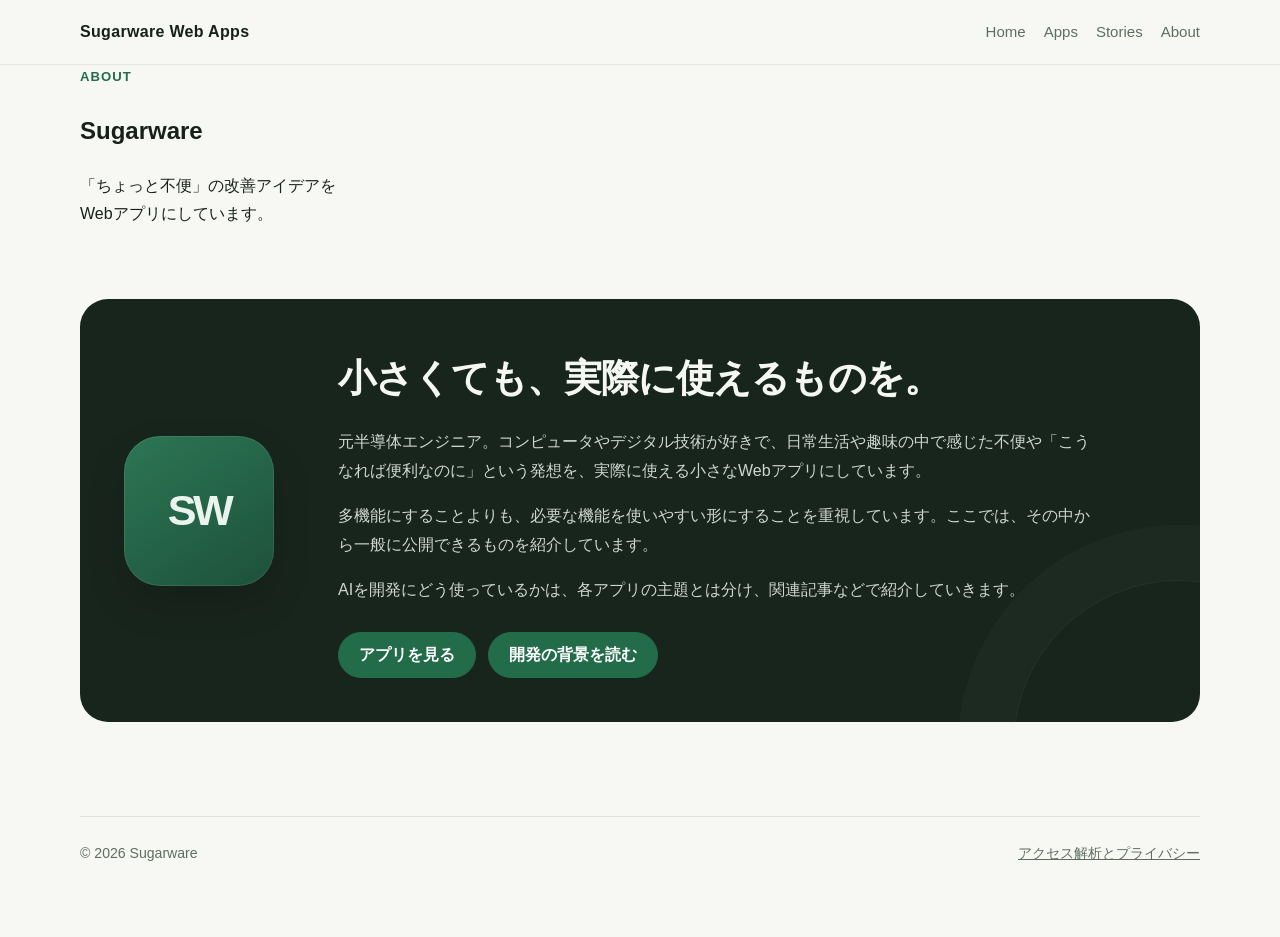
==== about.html @ a37cc386 "Add files via upload" ====
<!doctype html><html lang="ja"><head><meta charset="utf-8"><meta name="viewport" content="width=device-width,initial-scale=1"><title>About｜Sugarware Web Apps</title><meta name="description" content="SugarwareとWebアプリ開発について。"><link rel="stylesheet" href="css/style.css"><script src="js/common.js" defer></script><script src="js/analytics.js" defer></script></head><body><header class="site-header"><div class="wrap nav"><a class="brand" href="index.html">Sugarware Web Apps</a><nav class="navlinks"><a href="index.html">Home</a><a href="apps.html">Apps</a><a href="stories.html">Stories</a><a href="about.html">About</a></nav></div></header>
<main><section class="page-hero"><div class="wrap"><div class="eyebrow">About</div><h1>Sugarware</h1><p class="about-lead">「ちょっと不便」の改善アイデアを<br>Webアプリにしています。</p></div></section>
<section class="section compact-section"><div class="wrap"><div class="aboutbox"><div class="about-accent" aria-hidden="true">SW</div><div class="about-content"><h2>小さくても、実際に使えるものを。</h2><p>元半導体エンジニア。コンピュータやデジタル技術が好きで、日常生活や趣味の中で感じた不便や「こうなれば便利なのに」という発想を、実際に使える小さなWebアプリにしています。</p><p>多機能にすることよりも、必要な機能を使いやすい形にすることを重視しています。ここでは、その中から一般に公開できるものを紹介しています。</p><p>AIを開発にどう使っているかは、各アプリの主題とは分け、関連記事などで紹介していきます。</p><div class="actions"><a class="btn light" href="apps.html">アプリを見る</a><a class="btn ghost-light" href="stories.html">開発の背景を読む</a></div></div></div></div></section></main><footer class="footer"><div class="wrap footer-row"><span>© <span data-year></span> Sugarware</span><span><a href="privacy.html">アクセス解析とプライバシー</a></span></div></footer></body></html>
---- css/style.css ----
:root{--bg:#f7f8f4;--surface:#fff;--text:#172019;--muted:#5f6d62;--line:#dce3dc;--accent:#226c4a;--accent2:#e7f1ea;--shadow:0 10px 30px rgba(23,32,25,.07);--radius:22px;--max:1120px}*{box-sizing:border-box}html{scroll-behavior:smooth}body{margin:0;font-family:-apple-system,BlinkMacSystemFont,"Segoe UI","Hiragino Sans","Yu Gothic UI","Yu Gothic",Meiryo,sans-serif;background:var(--bg);color:var(--text);line-height:1.8}a{color:inherit}img{max-width:100%}.wrap{width:min(var(--max),calc(100% - 36px));margin:auto}.site-header{position:sticky;top:0;z-index:20;background:rgba(247,248,244,.9);backdrop-filter:blur(14px);border-bottom:1px solid rgba(220,227,220,.8)}.nav{min-height:64px;display:flex;align-items:center;justify-content:space-between;gap:20px}.brand{text-decoration:none;font-weight:800;letter-spacing:.02em}.navlinks{display:flex;gap:18px;align-items:center}.navlinks a{text-decoration:none;color:var(--muted);font-size:.94rem}.hero{padding:88px 0 58px}.eyebrow{font-weight:700;color:var(--accent);letter-spacing:.08em;font-size:.82rem;text-transform:uppercase}.hero h1{font-size:clamp(2.35rem,6vw,5rem);line-height:1.08;letter-spacing:-.045em;margin:.15em 0 .28em;max-width:900px}.lead{font-size:clamp(1.06rem,2vw,1.3rem);color:var(--muted);max-width:760px}.hero-actions,.actions{display:flex;gap:12px;flex-wrap:wrap;margin-top:28px}.btn{display:inline-flex;align-items:center;justify-content:center;min-height:46px;padding:0 20px;border-radius:999px;background:var(--accent);color:#fff;text-decoration:none;font-weight:700;border:1px solid var(--accent)}.btn.secondary{background:transparent;color:var(--accent)}.section{padding:54px 0}.section h2{font-size:clamp(1.7rem,3vw,2.5rem);letter-spacing:-.025em;margin:0 0 10px}.section-intro{color:var(--muted);max-width:760px;margin:0 0 28px}.grid{display:grid;grid-template-columns:repeat(2,minmax(0,1fr));gap:20px}.card{background:var(--surface);border:1px solid var(--line);border-radius:var(--radius);padding:28px;box-shadow:var(--shadow);text-decoration:none;display:block;transition:.18s transform,.18s box-shadow}.card:hover{transform:translateY(-3px);box-shadow:0 14px 34px rgba(23,32,25,.11)}.card .kicker{font-size:.8rem;font-weight:700;color:var(--accent);letter-spacing:.06em}.card h3{font-size:1.5rem;margin:.25em 0 .25em;line-height:1.25}.card p{color:var(--muted);margin:.4em 0}.tags{display:flex;gap:7px;flex-wrap:wrap;margin-top:18px}.tag{background:var(--accent2);color:#285b42;border-radius:999px;padding:4px 10px;font-size:.78rem}.relation{display:grid;grid-template-columns:1fr auto 1fr;align-items:center;gap:14px;background:var(--surface);border:1px solid var(--line);border-radius:var(--radius);padding:24px;margin:14px 0}.relation .arrow{color:var(--accent);font-size:1.6rem}.relation strong{display:block;font-size:1.1rem}.relation span{color:var(--muted);font-size:.92rem}.articles{display:grid;grid-template-columns:repeat(2,minmax(0,1fr));gap:16px}.article{background:var(--surface);border:1px solid var(--line);border-radius:18px;padding:22px;text-decoration:none}.article small{color:var(--accent);font-weight:700}.article h3{margin:.35em 0 .2em;font-size:1.1rem}.article p{color:var(--muted);margin:0;font-size:.93rem}.aboutbox{background:#18251d;color:#f5f7f3;border-radius:28px;padding:36px}.aboutbox p{color:#cdd7cf;max-width:760px}.footer{padding:40px 0 70px;color:var(--muted);font-size:.88rem}.footer-row{display:flex;justify-content:space-between;gap:20px;flex-wrap:wrap;border-top:1px solid var(--line);padding-top:24px}.app-hero{padding:72px 0 34px}.crumbs{font-size:.88rem;color:var(--muted)}.crumbs a{text-decoration:none}.app-hero h1{font-size:clamp(2.3rem,5vw,4.3rem);line-height:1.05;letter-spacing:-.04em;margin:.25em 0}.app-tagline{font-size:clamp(1.2rem,2.3vw,1.6rem);font-weight:700;max-width:780px}.app-summary{color:var(--muted);max-width:780px}.feature-layout{display:grid;grid-template-columns:minmax(0,1.2fr) minmax(260px,.8fr);gap:34px;align-items:start}.prose{background:var(--surface);border:1px solid var(--line);border-radius:var(--radius);padding:32px}.prose h2{font-size:1.55rem;margin:1.5em 0 .4em}.prose h2:first-child{margin-top:0}.prose p{margin:.55em 0}.side{position:sticky;top:88px}.sidebox{background:var(--surface);border:1px solid var(--line);border-radius:var(--radius);padding:24px;margin-bottom:16px}.sidebox h3{margin:0 0 10px}.feature-list{padding-left:1.2em;margin:0}.feature-list li{margin:.35em 0}.note-link{display:block;text-decoration:none;border-top:1px solid var(--line);padding:12px 0}.note-link:first-of-type{border-top:0}.note-link span{display:block;color:var(--muted);font-size:.85rem}.flow{background:var(--accent2);border-radius:18px;padding:20px;margin:20px 0;font-weight:650}.notice{border-left:4px solid var(--accent);padding:10px 16px;background:var(--accent2);border-radius:0 12px 12px 0}.privacy{max-width:820px}.privacy h2{margin-top:2em}.placeholder{color:var(--muted);font-style:italic}.app-mark{width:62px;height:62px;border-radius:17px;display:grid;place-items:center;background:var(--accent2);font-size:30px;margin-bottom:16px}@media(max-width:760px){.navlinks a:not(.keep){display:none}.hero{padding-top:58px}.grid,.articles,.feature-layout{grid-template-columns:1fr}.relation{grid-template-columns:1fr}.relation .arrow{transform:rotate(90deg);justify-self:start}.side{position:static}.prose{padding:24px}.card{padding:23px}.wrap{width:min(var(--max),calc(100% - 24px))}}

/* v0.3 visual refresh — structure and content remain intentionally restrained */
.hero{position:relative;overflow:hidden;background:radial-gradient(circle at 82% 34%,rgba(34,108,74,.11),transparent 29%),linear-gradient(180deg,#f7f8f4 0%,#f2f6f1 100%);border-bottom:1px solid rgba(220,227,220,.65)}
.hero:before{content:"";position:absolute;width:420px;height:420px;border:1px solid rgba(34,108,74,.09);border-radius:50%;right:-145px;top:-180px;box-shadow:0 0 0 70px rgba(34,108,74,.025),0 0 0 140px rgba(34,108,74,.018)}
.hero-layout{display:grid;grid-template-columns:minmax(0,1.45fr) minmax(300px,.75fr);gap:60px;align-items:center;position:relative}
.hero-copy{position:relative;z-index:2}.hero h1 span{color:var(--accent)}
.hero-visual{height:390px;position:relative;isolation:isolate}.hero-visual:before{content:"";position:absolute;inset:36px 20px 26px 28px;border-radius:48% 52% 44% 56%;background:linear-gradient(145deg,#e0eee4,#edf4eb);transform:rotate(-7deg);z-index:-1}
.mini-card{position:absolute;width:220px;background:rgba(255,255,255,.94);border:1px solid rgba(34,108,74,.13);border-radius:20px;padding:16px 17px;box-shadow:0 16px 38px rgba(23,32,25,.10);display:grid;grid-template-columns:44px 1fr;column-gap:10px;align-items:center}.mini-card span{grid-row:1/3;width:44px;height:44px;border-radius:13px;background:var(--accent2);display:grid;place-items:center;font-size:23px}.mini-card b{font-size:.94rem;line-height:1.3}.mini-card small{color:var(--muted);font-size:.72rem;line-height:1.4}.mc1{top:48px;left:8px;transform:rotate(-4deg)}.mc2{top:158px;right:-3px;transform:rotate(3deg)}.mc3{bottom:36px;left:18px;transform:rotate(-1.5deg)}.visual-label{position:absolute;right:18px;top:18px;font-size:.68rem;font-weight:800;letter-spacing:.15em;color:rgba(34,108,74,.55);writing-mode:vertical-rl}
.section{position:relative}.grid{gap:22px}.card{position:relative;overflow:hidden;min-height:270px;padding-top:31px}.card:before{content:"";position:absolute;left:0;top:0;width:100%;height:5px;background:var(--card-accent,var(--accent));opacity:.88}.card:after{content:"↗";position:absolute;right:25px;top:25px;color:var(--card-accent,var(--accent));font-size:1.05rem;opacity:.5;transition:.18s transform,.18s opacity}.card:hover:after{transform:translate(2px,-2px);opacity:1}.card .app-mark{background:color-mix(in srgb,var(--card-accent,var(--accent)) 12%,white);color:var(--card-accent,var(--accent))}.card .kicker{color:var(--card-accent,var(--accent))}.card-coco{--card-accent:#c64c45}.card-otview{--card-accent:#356f9f}.card-stedit{--card-accent:#725ca2}.card-emoji{--card-accent:#c17b19}.card-qr{--card-accent:#477d72}.card-golf{--card-accent:#2f7848}.card-kindle{--card-accent:#66717a}
.story-section{background:#edf3ed;border-top:1px solid rgba(220,227,220,.8);border-bottom:1px solid rgba(220,227,220,.8)}.story-section .relation{box-shadow:0 8px 24px rgba(23,32,25,.035)}.article-section .article{position:relative;transition:.18s transform,.18s box-shadow,.18s border-color}.article-section .article:hover{transform:translateY(-2px);box-shadow:0 10px 28px rgba(23,32,25,.07);border-color:#c8d6ca}.article-section .article:after{content:"↗";position:absolute;right:18px;top:16px;color:var(--accent);opacity:.45}
.aboutbox{position:relative;overflow:hidden;display:grid;grid-template-columns:180px minmax(0,1fr);gap:34px;align-items:center;padding:44px}.aboutbox:after{content:"";position:absolute;width:330px;height:330px;border:1px solid rgba(255,255,255,.06);border-radius:50%;right:-145px;bottom:-190px;box-shadow:0 0 0 55px rgba(255,255,255,.025)}.about-content{position:relative;z-index:1}.about-accent{width:150px;height:150px;border-radius:36px;background:linear-gradient(145deg,#2c7654,#1d513b);display:grid;place-items:center;font-weight:900;font-size:2.7rem;letter-spacing:-.08em;color:#eaf3ed;box-shadow:inset 0 0 0 1px rgba(255,255,255,.09),0 18px 38px rgba(0,0,0,.16)}.about-catch{font-size:clamp(1.25rem,2.4vw,1.75rem);font-weight:750;line-height:1.55!important;color:#fff!important;margin:.25em 0 .7em!important;letter-spacing:-.02em}
@media(max-width:900px){.hero-layout{grid-template-columns:1fr;gap:22px}.hero-visual{height:250px;max-width:560px;width:100%;margin:0 auto}.hero-visual:before{inset:10px 60px}.mc1{top:25px;left:9%}.mc2{top:92px;right:7%}.mc3{bottom:6px;left:20%}.visual-label{right:5%;top:10px}.aboutbox{grid-template-columns:120px 1fr}.about-accent{width:110px;height:110px;border-radius:28px;font-size:2rem}}
@media(max-width:760px){.hero{padding-bottom:42px}.hero-layout{gap:10px}.hero-visual{height:225px}.mini-card{width:195px;padding:12px 13px;grid-template-columns:38px 1fr}.mini-card span{width:38px;height:38px;font-size:20px}.mc1{left:2%;top:20px}.mc2{right:0;top:88px}.mc3{left:10%;bottom:0}.card{min-height:0}.aboutbox{grid-template-columns:1fr;padding:30px 25px}.about-accent{width:72px;height:72px;border-radius:20px;font-size:1.35rem}.about-catch br{display:none}}
@media(max-width:420px){.hero-visual{transform:scale(.92);transform-origin:center top;margin-bottom:-15px}.mini-card{width:184px}.mc1{left:0}.mc2{right:-3%}.mc3{left:4%}}


/* v0.4 — richer showcase: scenes, denser app gallery, stronger visual rhythm */
.scene-copy{position:absolute;right:2px;bottom:-4px;width:250px;padding:15px 17px;border-radius:17px;background:#1d513b;color:#fff;box-shadow:0 14px 32px rgba(23,32,25,.14);transform:rotate(1deg)}
.scene-copy b{display:block;font-size:.86rem;line-height:1.45}.scene-copy small{display:block;margin-top:5px;color:#dcebe1;font-size:.69rem;line-height:1.45}
.mc1:after,.mc2:after,.mc3:after{position:absolute;right:12px;top:-10px;padding:2px 8px;border-radius:999px;background:#fff;border:1px solid var(--line);font-size:.62rem;font-weight:800;color:var(--muted);box-shadow:0 4px 12px rgba(23,32,25,.06)}
.mc1:after{content:"外出先"}.mc2:after{content:"ゴルフ場"}.mc3:after{content:"家"}
.grid{grid-template-columns:repeat(2,minmax(0,1fr))}.card{min-height:235px;background:linear-gradient(145deg,#fff 62%,color-mix(in srgb,var(--card-accent,var(--accent)) 5%,white));padding:27px}.card .app-mark{width:70px;height:70px;border-radius:20px;font-size:32px;box-shadow:inset 0 0 0 1px color-mix(in srgb,var(--card-accent,var(--accent)) 14%,transparent)}
.card:nth-child(1),.card:nth-child(6),.card:nth-child(7){min-height:255px}.card:nth-child(1) .app-mark,.card:nth-child(6) .app-mark,.card:nth-child(7) .app-mark{transform:scale(1.06);transform-origin:left top}
.article-section{background:linear-gradient(180deg,var(--bg),#f1f5f0)}
@media(min-width:1180px){.grid{grid-template-columns:repeat(3,minmax(0,1fr))}.card{min-height:270px}.card:first-child{grid-column:span 2}.card:first-child p{max-width:650px}}
@media(max-width:900px){.scene-copy{right:6%;bottom:-8px}.hero-visual{margin-bottom:24px}}
@media(max-width:760px){.scene-copy{right:1%;bottom:-18px;width:225px}.grid{grid-template-columns:1fr}.card{min-height:0}.hero-visual{margin-bottom:34px}}
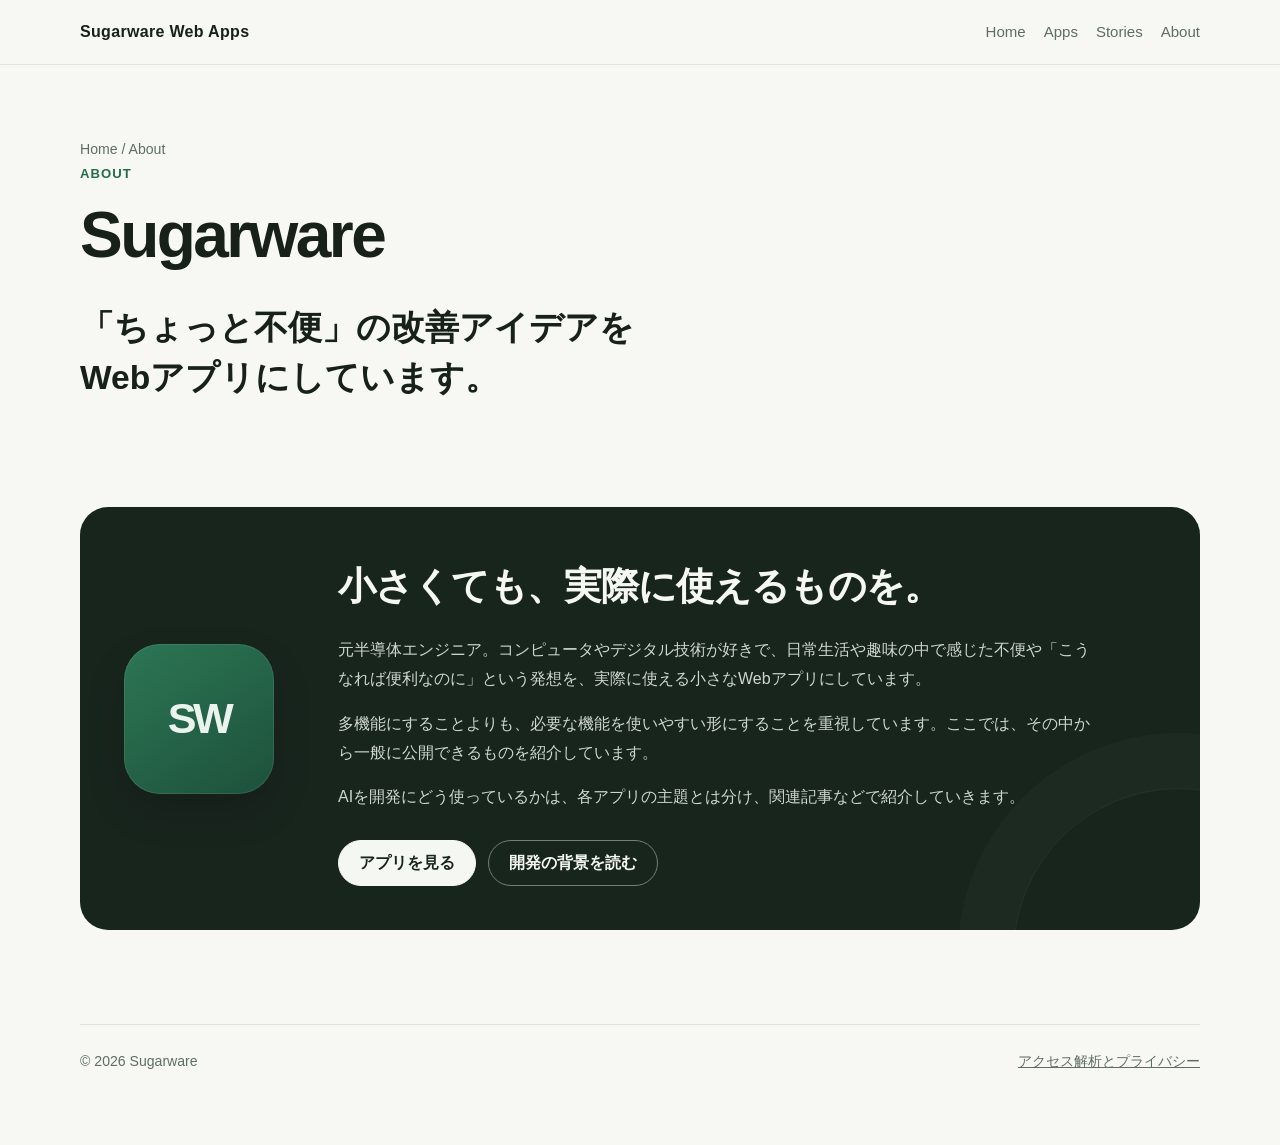
==== commit 2bdc854e: "Add files via upload" ====
--- a/about.html
+++ b/about.html
@@ -1,3 +1,3 @@
 <!doctype html><html lang="ja"><head><meta charset="utf-8"><meta name="viewport" content="width=device-width,initial-scale=1"><title>About｜Sugarware Web Apps</title><meta name="description" content="SugarwareとWebアプリ開発について。"><link rel="stylesheet" href="css/style.css"><script src="js/common.js" defer></script><script src="js/analytics.js" defer></script></head><body><header class="site-header"><div class="wrap nav"><a class="brand" href="index.html">Sugarware Web Apps</a><nav class="navlinks"><a href="index.html">Home</a><a href="apps.html">Apps</a><a href="stories.html">Stories</a><a href="about.html">About</a></nav></div></header>
-<main><section class="page-hero"><div class="wrap"><div class="eyebrow">About</div><h1>Sugarware</h1><p class="about-lead">「ちょっと不便」の改善アイデアを<br>Webアプリにしています。</p></div></section>
+<main><section class="app-hero"><div class="wrap"><div class="crumbs"><a href="index.html">Home</a> / About</div><div class="eyebrow">About</div><h1>Sugarware</h1><p class="about-lead">「ちょっと不便」の改善アイデアを<br>Webアプリにしています。</p></div></section>
 <section class="section compact-section"><div class="wrap"><div class="aboutbox"><div class="about-accent" aria-hidden="true">SW</div><div class="about-content"><h2>小さくても、実際に使えるものを。</h2><p>元半導体エンジニア。コンピュータやデジタル技術が好きで、日常生活や趣味の中で感じた不便や「こうなれば便利なのに」という発想を、実際に使える小さなWebアプリにしています。</p><p>多機能にすることよりも、必要な機能を使いやすい形にすることを重視しています。ここでは、その中から一般に公開できるものを紹介しています。</p><p>AIを開発にどう使っているかは、各アプリの主題とは分け、関連記事などで紹介していきます。</p><div class="actions"><a class="btn light" href="apps.html">アプリを見る</a><a class="btn ghost-light" href="stories.html">開発の背景を読む</a></div></div></div></div></section></main><footer class="footer"><div class="wrap footer-row"><span>© <span data-year></span> Sugarware</span><span><a href="privacy.html">アクセス解析とプライバシー</a></span></div></footer></body></html>
--- a/css/style.css
+++ b/css/style.css
@@ -26,3 +26,18 @@
 @media(min-width:1180px){.grid{grid-template-columns:repeat(3,minmax(0,1fr))}.card{min-height:270px}.card:first-child{grid-column:span 2}.card:first-child p{max-width:650px}}
 @media(max-width:900px){.scene-copy{right:6%;bottom:-8px}.hero-visual{margin-bottom:24px}}
 @media(max-width:760px){.scene-copy{right:1%;bottom:-18px;width:225px}.grid{grid-template-columns:1fr}.card{min-height:0}.hero-visual{margin-bottom:34px}}
+
+
+/* v0.5 four-page layout additions. Keep existing style.css before this block. */
+.page-hero{padding:72px 0 26px;background:linear-gradient(180deg,#f7f8f4,#f2f6f1);border-bottom:1px solid var(--line)}
+.page-hero h1{font-size:clamp(2.4rem,5vw,4.4rem);line-height:1.08;letter-spacing:-.04em;margin:.15em 0 .25em}
+.page-hero p{font-size:1.1rem;color:var(--muted);max-width:800px}.compact-section{padding-top:36px}
+.home-hero{padding:70px 0 48px}.home-hero h1{max-width:none}.home-hero .lead{max-width:850px}
+.scene-title{display:flex;gap:12px 20px;align-items:baseline;flex-wrap:wrap;margin:38px 0 18px}.scene-title strong{font-size:1.35rem}.scene-title span{color:var(--muted)}
+.scene-grid{display:grid;grid-template-columns:repeat(3,1fr);gap:18px}.scene{position:relative;min-height:235px;padding:24px;border:1px solid var(--line);border-radius:24px;background:#fff;text-decoration:none;box-shadow:var(--shadow);overflow:hidden}.scene:before{content:"";position:absolute;width:190px;height:190px;border-radius:50%;right:-60px;bottom:-90px;background:var(--scene-bg,#e7f1ea)}.scene-out{--scene-bg:#f7e5e3}.scene-golf{--scene-bg:#e1f0e4}.scene-home{--scene-bg:#e7eaed}.scene-place{font-size:.72rem;font-weight:800;letter-spacing:.13em;color:var(--accent)}.scene-icon{font-size:34px;margin:20px 0 8px}.scene h2{font-size:1.35rem;margin:0}.scene p{position:relative;color:var(--muted);font-size:.92rem;line-height:1.65;margin:.4em 0 0;max-width:90%}.home-links{display:flex;gap:12px;flex-wrap:wrap;margin-top:26px}
+.home-next{padding:34px 0 60px}.home-next-grid{display:grid;grid-template-columns:repeat(3,1fr);gap:14px}.home-next-grid a{display:flex;flex-direction:column;padding:20px;border-top:1px solid var(--line);text-decoration:none}.home-next-grid small{color:var(--accent);font-weight:800;letter-spacing:.1em}.home-next-grid strong{font-size:1.08rem;margin:.25em 0}.home-next-grid span{color:var(--muted);font-size:.88rem}
+.app-grid .card{min-height:230px;padding:24px}.app-grid .app-mark{width:54px;height:54px;font-size:25px;margin-bottom:12px}.app-grid .card h3{font-size:1.35rem}.app-grid .tags{margin-top:13px}
+.story-articles{background:#edf3ed;border-top:1px solid var(--line)}.about-lead{font-size:clamp(1.45rem,3vw,2.1rem)!important;font-weight:750;color:var(--text)!important;line-height:1.5}.btn.light{background:#f5f7f3;color:#18251d;border-color:#f5f7f3}.btn.ghost-light{background:transparent;color:#f5f7f3;border-color:#718078}
+@media(max-width:900px){.scene-grid{grid-template-columns:repeat(3,1fr);gap:12px}.scene{padding:20px;min-height:245px}.app-grid{grid-template-columns:repeat(2,minmax(0,1fr))}}
+@media(max-width:760px){.navlinks{gap:12px}.navlinks a{display:block!important;font-size:.82rem}.scene-grid,.home-next-grid,.app-grid{grid-template-columns:1fr}.scene{min-height:0}.page-hero{padding-top:52px}.home-hero{padding-top:52px}}
+@media(max-width:520px){.brand{font-size:.9rem}.navlinks{gap:9px}.navlinks a{font-size:.76rem}}
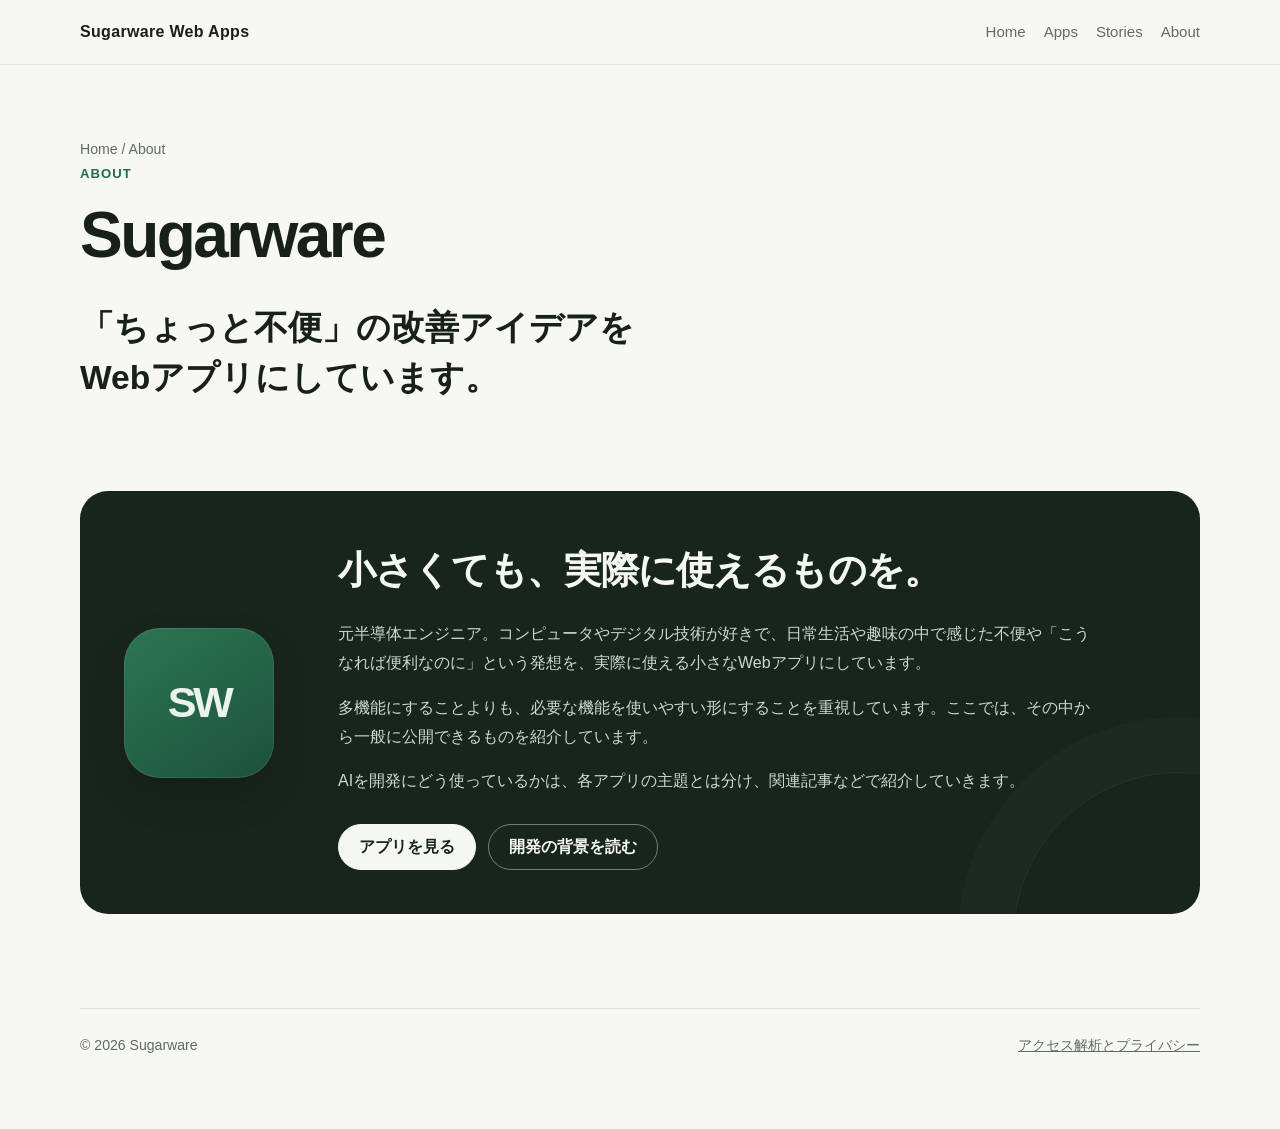
==== commit 9d34e34c: "Add files via upload" ====
--- a/about.html
+++ b/about.html
@@ -1,3 +1,3 @@
-<!doctype html><html lang="ja"><head><meta charset="utf-8"><meta name="viewport" content="width=device-width,initial-scale=1"><title>About｜Sugarware Web Apps</title><meta name="description" content="SugarwareとWebアプリ開発について。"><link rel="stylesheet" href="css/style.css"><script src="js/common.js" defer></script><script src="js/analytics.js" defer></script></head><body><header class="site-header"><div class="wrap nav"><a class="brand" href="index.html">Sugarware Web Apps</a><nav class="navlinks"><a href="index.html">Home</a><a href="apps.html">Apps</a><a href="stories.html">Stories</a><a href="about.html">About</a></nav></div></header>
+<!doctype html><html lang="ja"><head><meta charset="utf-8"><meta name="viewport" content="width=device-width,initial-scale=1"><title>About｜Sugarware Web Apps</title><meta name="description" content="SugarwareとWebアプリ開発について。"><link rel="canonical" href="https://sugarware.github.io/AppsWeb/about.html"><meta property="og:title" content="About｜Sugarware Web Apps"><meta property="og:description" content="SugarwareとWebアプリ開発について。"><meta property="og:type" content="profile"><meta property="og:url" content="https://sugarware.github.io/AppsWeb/about.html"><meta property="og:site_name" content="Sugarware Web Apps"><meta name="twitter:card" content="summary"><link rel="stylesheet" href="css/style.css"><script src="js/common.js" defer></script><script src="js/analytics.js" defer></script></head><body><header class="site-header"><div class="wrap nav"><a class="brand" href="index.html">Sugarware Web Apps</a><nav class="navlinks"><a href="index.html">Home</a><a href="apps.html">Apps</a><a href="stories.html">Stories</a><a href="about.html">About</a></nav></div></header>
 <main><section class="app-hero"><div class="wrap"><div class="crumbs"><a href="index.html">Home</a> / About</div><div class="eyebrow">About</div><h1>Sugarware</h1><p class="about-lead">「ちょっと不便」の改善アイデアを<br>Webアプリにしています。</p></div></section>
 <section class="section compact-section"><div class="wrap"><div class="aboutbox"><div class="about-accent" aria-hidden="true">SW</div><div class="about-content"><h2>小さくても、実際に使えるものを。</h2><p>元半導体エンジニア。コンピュータやデジタル技術が好きで、日常生活や趣味の中で感じた不便や「こうなれば便利なのに」という発想を、実際に使える小さなWebアプリにしています。</p><p>多機能にすることよりも、必要な機能を使いやすい形にすることを重視しています。ここでは、その中から一般に公開できるものを紹介しています。</p><p>AIを開発にどう使っているかは、各アプリの主題とは分け、関連記事などで紹介していきます。</p><div class="actions"><a class="btn light" href="apps.html">アプリを見る</a><a class="btn ghost-light" href="stories.html">開発の背景を読む</a></div></div></div></div></section></main><footer class="footer"><div class="wrap footer-row"><span>© <span data-year></span> Sugarware</span><span><a href="privacy.html">アクセス解析とプライバシー</a></span></div></footer></body></html>
--- a/css/style.css
+++ b/css/style.css
@@ -41,3 +41,25 @@
 @media(max-width:900px){.scene-grid{grid-template-columns:repeat(3,1fr);gap:12px}.scene{padding:20px;min-height:245px}.app-grid{grid-template-columns:repeat(2,minmax(0,1fr))}}
 @media(max-width:760px){.navlinks{gap:12px}.navlinks a{display:block!important;font-size:.82rem}.scene-grid,.home-next-grid,.app-grid{grid-template-columns:1fr}.scene{min-height:0}.page-hero{padding-top:52px}.home-hero{padding-top:52px}}
 @media(max-width:520px){.brand{font-size:.9rem}.navlinks{gap:9px}.navlinks a{font-size:.76rem}}
+
+
+/* v0.7 — Apps / Stories / About are visually independent pages, like Privacy */
+.app-hero + .compact-section{padding-top:20px}
+
+
+/* v0.8 — true page navigation
+   Home contains no Apps / Stories / About body sections.
+   These are separate HTML destinations only. */
+.home-next{display:none!important}
+@media(max-width:760px){
+  .navlinks a{display:block!important}
+}
+
+
+/* v0.10 — icon paths/layout fix for iPad mini 6 (744 CSS px) */
+.app-icon-img{display:block;width:100%;height:100%;object-fit:contain;border-radius:14px}
+.scene-icon{width:62px;height:62px}
+.app-mark{overflow:hidden}
+@media(max-width:900px){.scene-grid{grid-template-columns:repeat(2,minmax(0,1fr))}}
+@media(max-width:500px){.scene-grid,.home-next-grid,.app-grid{grid-template-columns:1fr}}
+@media(min-width:501px) and (max-width:760px){.scene-grid,.app-grid{grid-template-columns:repeat(2,minmax(0,1fr))}}
